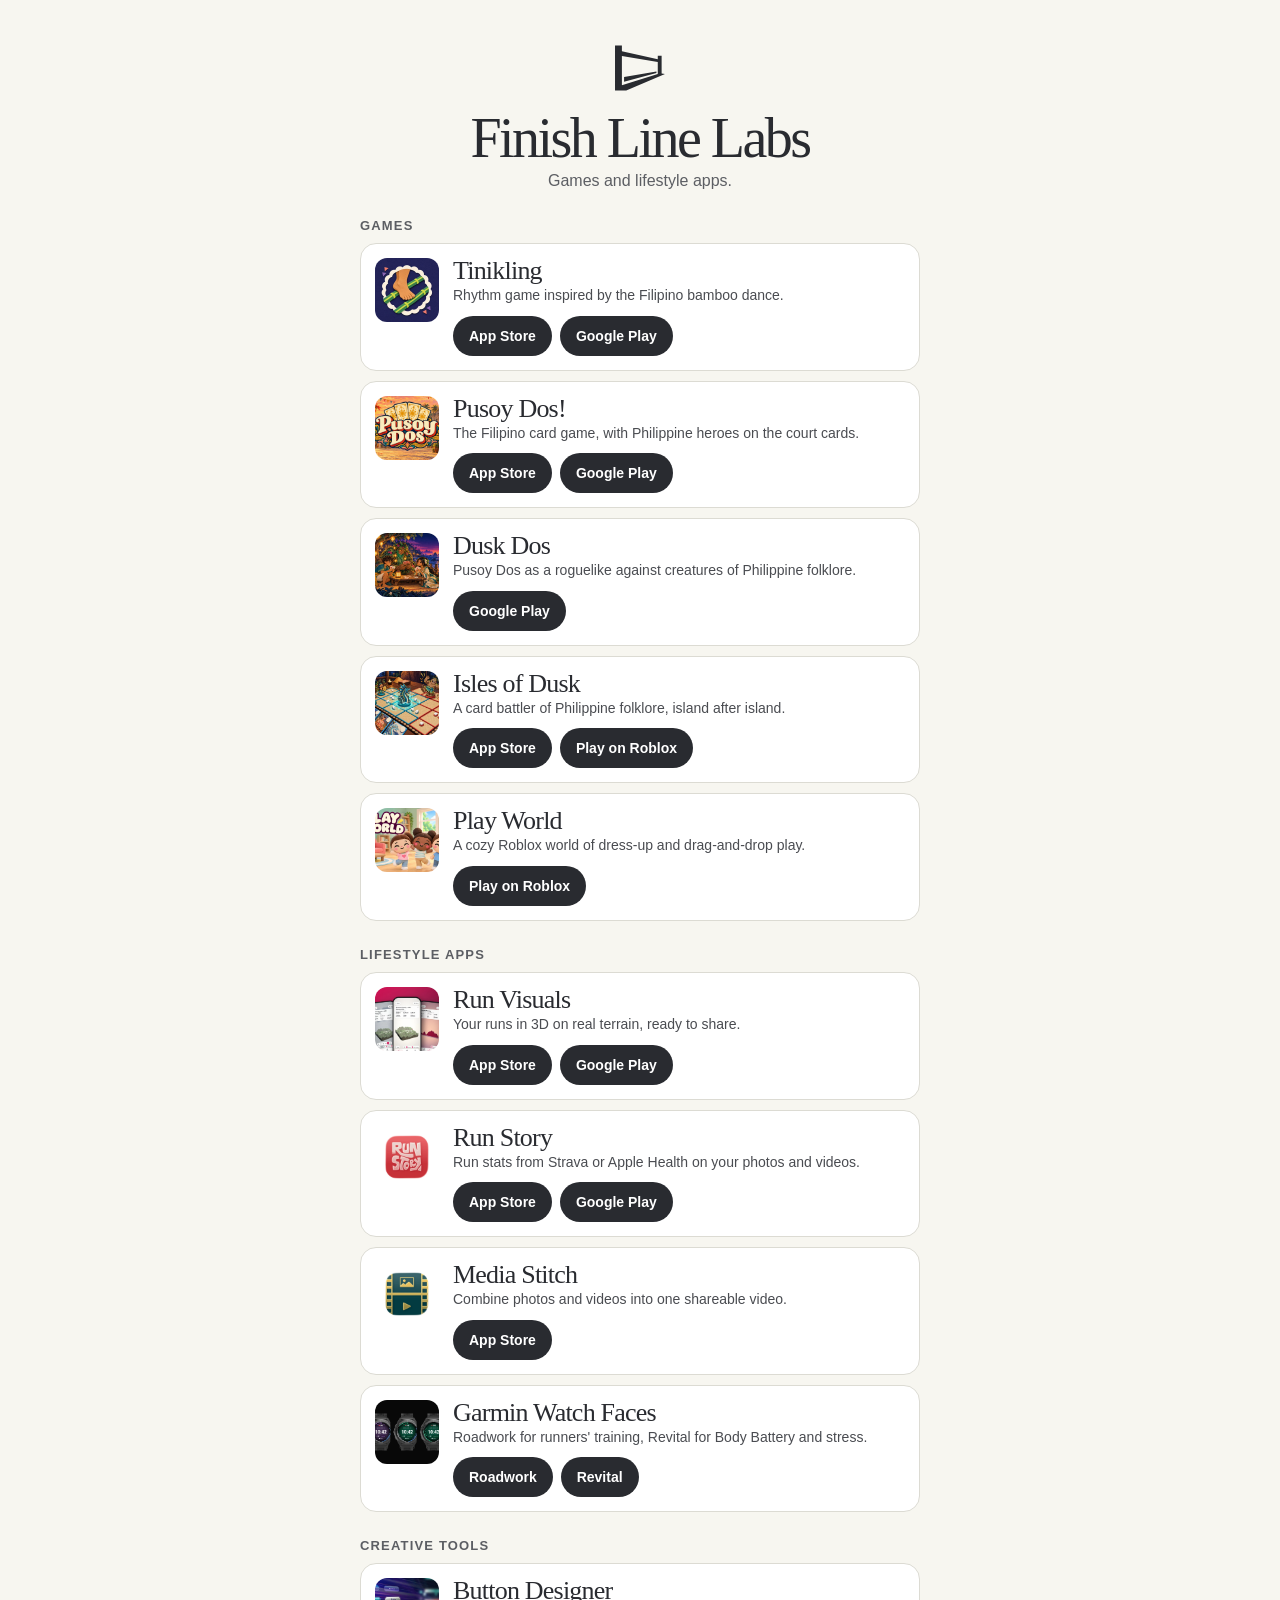
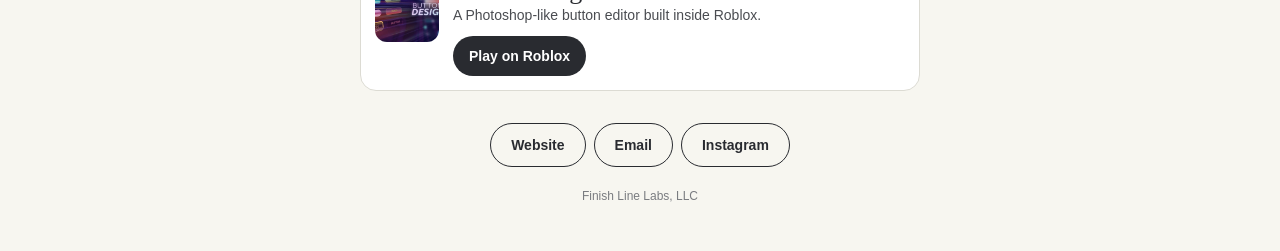
==== links/index.html @ d7449437 "Add /links page for Instagram; Isles of Dusk App Store link Co-Authored-By: Claude Opus 5.5 <noreply" ====
<!doctype html>
<html lang="en">
<head>
<meta charset="utf-8"><meta name="viewport" content="width=device-width,initial-scale=1">
<title>Links — Finish Line Labs</title>
<meta name="description" content="Every Finish Line Labs game and app, with links to download or play.">
<link rel="icon" href="../assets/mark-graphite.svg" type="image/svg+xml">
<link rel="stylesheet" href="../style.css">
</head>
<body class="links-page">
<main class="links">
<header class="links-head">
<img src="../assets/mark-graphite.svg" alt="" width="56" height="56">
<h1>Finish Line Labs</h1>
<p>Games and lifestyle apps.</p>
</header>

<section aria-labelledby="links-games">
<h2 id="links-games">Games</h2>
<article class="link-card">
<img src="../assets/products/Tinikling.webp" alt="" width="64" height="64">
<div><h3>Tinikling</h3><p>Rhythm game inspired by the Filipino bamboo dance.</p>
<div class="stores"><a href="https://apps.apple.com/us/app/tinikling/id6832790945">App Store</a><a href="https://play.google.com/store/apps/details?id=com.finishlinelabs.tinikling">Google Play</a></div></div>
</article>
<article class="link-card">
<img src="../assets/products/pusoy-dos.webp" alt="" width="64" height="64">
<div><h3>Pusoy Dos!</h3><p>The Filipino card game, with Philippine heroes on the court cards.</p>
<div class="stores"><a href="https://apps.apple.com/us/app/pusoy-dos/id6825858971">App Store</a><a href="https://play.google.com/store/apps/details?id=com.finishlinelabs.pusoydos">Google Play</a></div></div>
</article>
<article class="link-card">
<img src="../assets/products/dusk-dos.webp" alt="" width="64" height="64">
<div><h3>Dusk Dos</h3><p>Pusoy Dos as a roguelike against creatures of Philippine folklore.</p>
<div class="stores"><a href="https://play.google.com/store/apps/details?id=com.finishlinelabs.dosdusk">Google Play</a></div></div>
</article>
<article class="link-card">
<img src="../assets/products/isles-of-dusk.webp" alt="" width="64" height="64">
<div><h3>Isles of Dusk</h3><p>A card battler of Philippine folklore, island after island.</p>
<div class="stores"><a href="https://apps.apple.com/us/app/isles-of-dusk/id6826717056">App Store</a><a href="https://www.roblox.com/games/87067473966880/Isles-of-Dusk">Play on Roblox</a></div></div>
</article>
<article class="link-card">
<img src="../assets/products/play-world.webp" alt="" width="64" height="64">
<div><h3>Play World</h3><p>A cozy Roblox world of dress-up and drag-and-drop play.</p>
<div class="stores"><a href="https://www.roblox.com/games/117658689486791/Play-World">Play on Roblox</a></div></div>
</article>
</section>

<section aria-labelledby="links-apps">
<h2 id="links-apps">Lifestyle apps</h2>
<article class="link-card">
<img src="../assets/products/run-visuals.webp" alt="" width="64" height="64">
<div><h3>Run Visuals</h3><p>Your runs in 3D on real terrain, ready to share.</p>
<div class="stores"><a href="https://apps.apple.com/us/app/run-visuals/id6759010004">App Store</a><a href="https://play.google.com/store/apps/details?id=info.finishlinelabs.runcards">Google Play</a></div></div>
</article>
<article class="link-card">
<img src="../assets/products/run-story.webp" alt="" width="64" height="64">
<div><h3>Run Story</h3><p>Run stats from Strava or Apple Health on your photos and videos.</p>
<div class="stores"><a href="https://apps.apple.com/us/app/run-story/id6737940528">App Store</a><a href="https://play.google.com/store/apps/details?id=com.uiuxartist.runstory.release">Google Play</a></div></div>
</article>
<article class="link-card">
<img src="../assets/products/media-stitch.webp" alt="" width="64" height="64">
<div><h3>Media Stitch</h3><p>Combine photos and videos into one shareable video.</p>
<div class="stores"><a href="https://apps.apple.com/us/app/media-stitch/id6751826519">App Store</a></div></div>
</article>
<article class="link-card">
<img src="../assets/products/garmin-watch-faces.webp" alt="" width="64" height="64">
<div><h3>Garmin Watch Faces</h3><p>Roadwork for runners' training, Revital for Body Battery and stress.</p>
<div class="stores"><a href="https://apps.garmin.com/apps/43e8fca6-fdaa-4381-ac47-625784bd0b8f">Roadwork</a><a href="https://apps.garmin.com/apps/ee8a396f-3786-472f-8617-db950301f83d">Revital</a></div></div>
</article>
</section>

<section aria-labelledby="links-tools">
<h2 id="links-tools">Creative tools</h2>
<article class="link-card">
<img src="../assets/products/button-designer.webp" alt="" width="64" height="64">
<div><h3>Button Designer</h3><p>A Photoshop-like button editor built inside Roblox.</p>
<div class="stores"><a href="https://www.roblox.com/games/102189464014234/Button-Designer">Play on Roblox</a></div></div>
</article>
</section>

<nav class="links-foot" aria-label="Studio">
<a href="../">Website</a><a href="mailto:mike@finishlinelabs.info">Email</a><a href="https://www.instagram.com/finishline.labs/">Instagram</a>
</nav>
<p class="links-legal">Finish Line Labs, LLC</p>
</main>
</body></html>
---- style.css ----
:root{--paper:#f7f6f0;--graphite:#292b30;--citron:#e7eb92;color:var(--graphite);background:var(--paper);font-family:"DM Sans","Helvetica Neue",Arial,sans-serif}
*{box-sizing:border-box}body{margin:0}a{color:inherit;text-decoration-thickness:1px;text-underline-offset:.3em}a:focus-visible{outline:3px solid currentColor;outline-offset:5px}.wrap{width:min(90%,1280px);margin:auto}header,nav,footer .wrap,footer .wrap>div{display:flex;align-items:center}header,footer .wrap{justify-content:space-between}header{padding:26px 0}.logo{width:clamp(150px,19vw,245px);display:block}nav{gap:clamp(12px,3vw,38px)}nav a,footer a{text-decoration:none}a:hover{text-decoration:underline}h1,h3{font-family:"Instrument Serif",Baskerville,"Times New Roman",serif;font-weight:400}h1{font-size:clamp(54px,7.9vw,116px);line-height:.98;letter-spacing:-.055em;margin:clamp(50px,6vw,94px) 0}h2{font-weight:500;font-size:22px}.cards{display:grid;grid-template-columns:1fr 1fr;gap:20px}.cards article{position:relative;overflow:hidden;isolation:isolate;display:flex;align-items:flex-end;min-height:clamp(210px,23vw,320px);padding:24px}.cards article:before{content:"";position:absolute;z-index:-1}.games{background:var(--graphite);color:white}.games:before{width:90%;height:180%;right:-13%;top:-48%;background:repeating-conic-gradient(#474952 0 25%,transparent 0 50%) 0 0/100px 100px;transform:rotate(28deg)}.apps{background:var(--citron)}.apps:before{inset:0;background:repeating-radial-gradient(circle at 77% 23%,transparent 0 22px,#b4bb53 23px 35px)}h3{font-size:clamp(42px,4vw,63px);letter-spacing:-.045em;line-height:1;margin:0}.policies{display:grid;grid-template-columns:1fr 1fr;gap:20px;margin:70px 0}.policies h2{margin:0}.policies a{display:flex;justify-content:space-between;border-top:1px solid #a5a59c;padding:16px 0;text-decoration:none}.policies a:hover{text-decoration:underline}footer{background:var(--graphite);color:white}footer .wrap{padding:28px 0;font-size:14px}footer .wrap>div{gap:14px}@media(max-width:650px){header{padding:19px 0}nav,footer .wrap{font-size:13px}.cards,.policies{grid-template-columns:1fr}.cards{gap:12px}.cards article{min-height:190px}.policies{margin:46px 0}footer .wrap>div{gap:6px}footer img{width:30px}}

.catalog { margin: 0 0 clamp(3rem, 7vw, 6rem); }
.catalog > h2 { font: 400 clamp(2rem, 3.5vw, 3.2rem)/1.1 Baskerville, Georgia, serif; border-top: 1px solid #bab9b2; padding-top: 1.25rem; margin-bottom: 1.5rem; }
.product-grid { display: grid; grid-template-columns: repeat(3,minmax(0,1fr)); gap: 2.75rem 1.5rem; }
.picture { display: grid; place-items: center; aspect-ratio: 16 / 10; background: #e9e8e1; overflow: hidden; }
.picture img { width: 100%; height: 100%; object-fit: contain; min-height: 0; }
.product h3 { font-size: clamp(1.8rem, 2.75vw, 2.9rem); margin: 1rem 0 .55rem; }
.product p { font-size: 1rem; line-height: 1.5; margin: 0 0 1rem; max-width: 52ch; }
.actions { display: flex; flex-wrap: wrap; gap: .65rem 1.15rem; }
.actions a { font-weight: 600; font-size: .9rem; }
.actions a:hover { background: var(--citron); }
@media(max-width:900px){ .product-grid {grid-template-columns: repeat(2,minmax(0,1fr));} }
@media(max-width:580px){ .product-grid {grid-template-columns: 1fr; gap: 2rem;} }

.filters:not([hidden]) { display:flex; flex-wrap:wrap; gap:.55rem; margin:0 0 1.5rem; }
.filters button { font:inherit; padding:.6rem 1rem; border:1px solid #a6a69b; border-radius:2rem; background:transparent; color:var(--graphite); cursor:pointer; }
.filters button[aria-pressed="true"] { background:var(--citron); border-color:var(--graphite); }
.filters button:focus-visible { outline:3px solid var(--graphite); outline-offset:3px; }
.contact-page { min-height:65vh; }
.contact-options { display:grid; grid-template-columns:1.5fr 1fr; gap:3rem; margin-bottom:6rem; }
.contact-options section { border-top:1px solid #a6a69b; }
.contact-options p { max-width:46ch; line-height:1.55; }
.contact-options a { font-size:clamp(1.15rem,2.2vw,2rem); }
@media(max-width:580px){.contact-options{grid-template-columns:1fr;gap:2rem}header.wrap,footer .wrap{flex-wrap:wrap;gap:12px}.logo{max-width:38vw}footer nav{gap:12px}}

/* Link-in-bio page (/links) */
.links-page{background:var(--paper)}
.links{width:min(92%,560px);margin:auto;padding:40px 0 48px}
.links-head{display:block;padding:0;text-align:center;margin-bottom:28px}
.links-head img{display:block;margin:0 auto 14px}
.links-head h1{font-size:clamp(40px,10vw,56px);letter-spacing:-.045em;margin:0 0 6px;line-height:1}
.links-head p{margin:0;color:#5c5e63}
.links section{margin-top:26px}
.links h2{font-size:13px;font-weight:600;letter-spacing:.09em;text-transform:uppercase;margin:0 0 10px;color:#5c5e63}
.link-card{display:flex;gap:14px;align-items:flex-start;background:#fff;border:1px solid #dcdbd3;border-radius:16px;padding:14px;margin-bottom:10px}
.link-card>img{width:64px;height:64px;flex:none;border-radius:12px;object-fit:cover;background:#e9e8e1}
.link-card>div{min-width:0;flex:1}
.link-card h3{font-size:26px;letter-spacing:-.03em;margin:0 0 2px}
.link-card p{margin:0 0 10px;font-size:14px;line-height:1.4;color:#4a4c51}
.stores{display:flex;flex-wrap:wrap;gap:8px}
.stores a{display:inline-flex;align-items:center;min-height:40px;padding:0 16px;border-radius:999px;background:var(--graphite);color:#fff;font-size:14px;font-weight:600;text-decoration:none}
.stores a:hover{background:var(--citron);color:var(--graphite);text-decoration:none}
.links-foot{justify-content:center;flex-wrap:wrap;gap:8px;margin-top:32px}
.links-foot a{min-height:44px;display:inline-flex;align-items:center;padding:0 20px;border:1px solid var(--graphite);border-radius:999px;font-size:14px;font-weight:600}
.links-foot a:hover{background:var(--citron);text-decoration:none}
.links-legal{text-align:center;font-size:12px;color:#7a7c80;margin:22px 0 0}
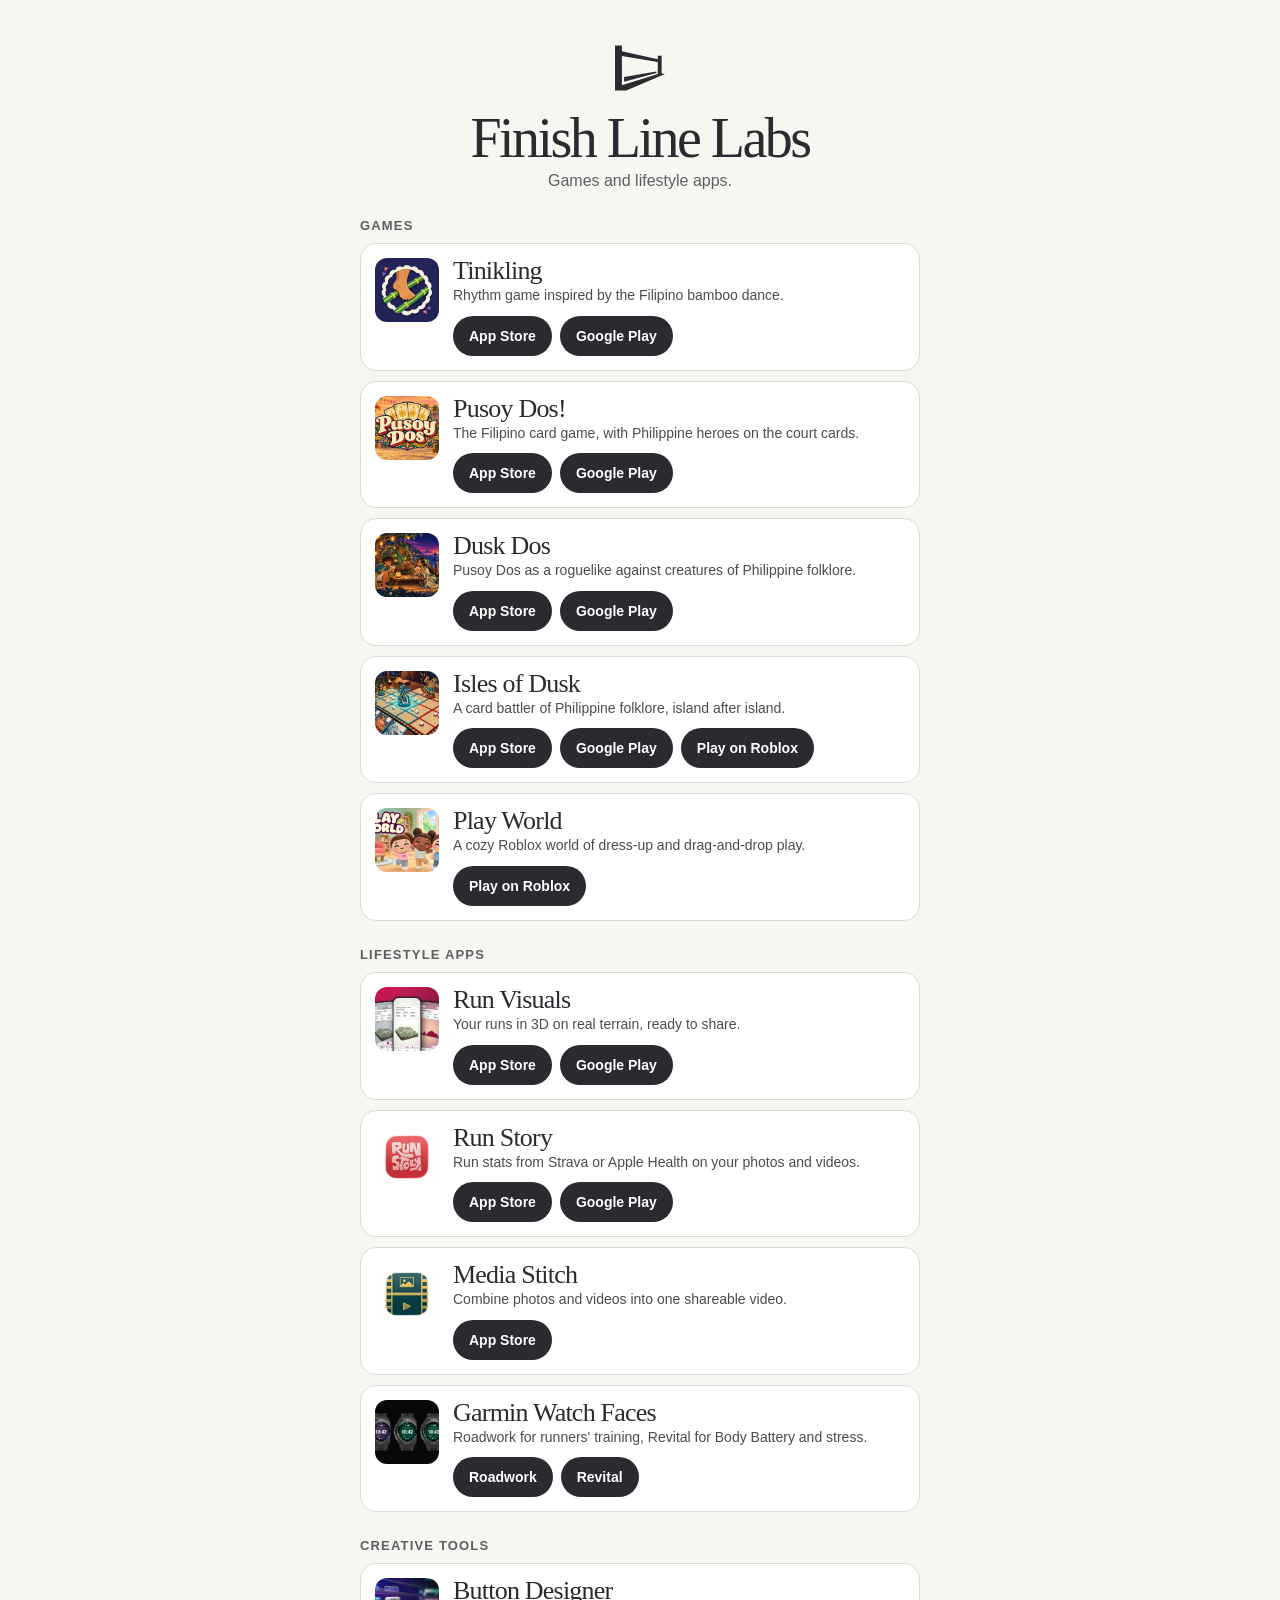
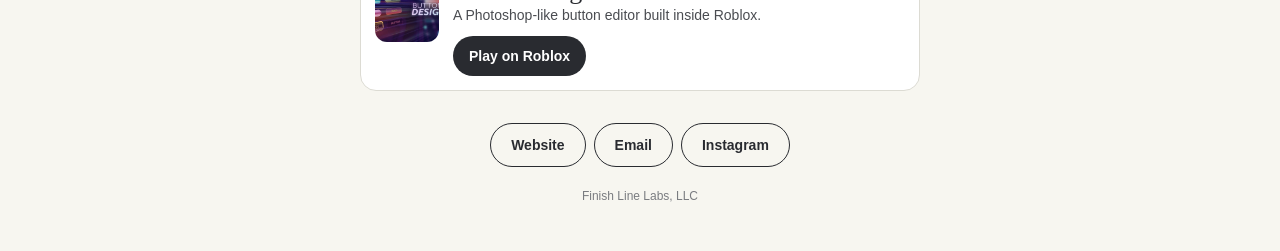
==== commit d0738595: "Dusk Dos on the App Store, Isles of Dusk on Google Play Co-Authored-By: Claude Opus 5.5 <noreply@ant" ====
--- a/links/index.html
+++ b/links/index.html
@@ -5,7 +5,7 @@
 <title>Links — Finish Line Labs</title>
 <meta name="description" content="Every Finish Line Labs game and app, with links to download or play.">
 <link rel="icon" href="../assets/mark-graphite.svg" type="image/svg+xml">
-<link rel="stylesheet" href="../style.css">
+<link rel="stylesheet" href="../style.css?v=2">
 </head>
 <body class="links-page">
 <main class="links">
@@ -30,12 +30,12 @@
 <article class="link-card">
 <img src="../assets/products/dusk-dos.webp" alt="" width="64" height="64">
 <div><h3>Dusk Dos</h3><p>Pusoy Dos as a roguelike against creatures of Philippine folklore.</p>
-<div class="stores"><a href="https://play.google.com/store/apps/details?id=com.finishlinelabs.dosdusk">Google Play</a></div></div>
+<div class="stores"><a href="https://apps.apple.com/us/app/dusk-dos/id6826716726">App Store</a><a href="https://play.google.com/store/apps/details?id=com.finishlinelabs.dosdusk">Google Play</a></div></div>
 </article>
 <article class="link-card">
 <img src="../assets/products/isles-of-dusk.webp" alt="" width="64" height="64">
 <div><h3>Isles of Dusk</h3><p>A card battler of Philippine folklore, island after island.</p>
-<div class="stores"><a href="https://apps.apple.com/us/app/isles-of-dusk/id6826717056">App Store</a><a href="https://www.roblox.com/games/87067473966880/Isles-of-Dusk">Play on Roblox</a></div></div>
+<div class="stores"><a href="https://apps.apple.com/us/app/isles-of-dusk/id6826717056">App Store</a><a href="https://play.google.com/store/apps/details?id=com.finishlinelabs.crownfield">Google Play</a><a href="https://www.roblox.com/games/87067473966880/Isles-of-Dusk">Play on Roblox</a></div></div>
 </article>
 <article class="link-card">
 <img src="../assets/products/play-world.webp" alt="" width="64" height="64">
